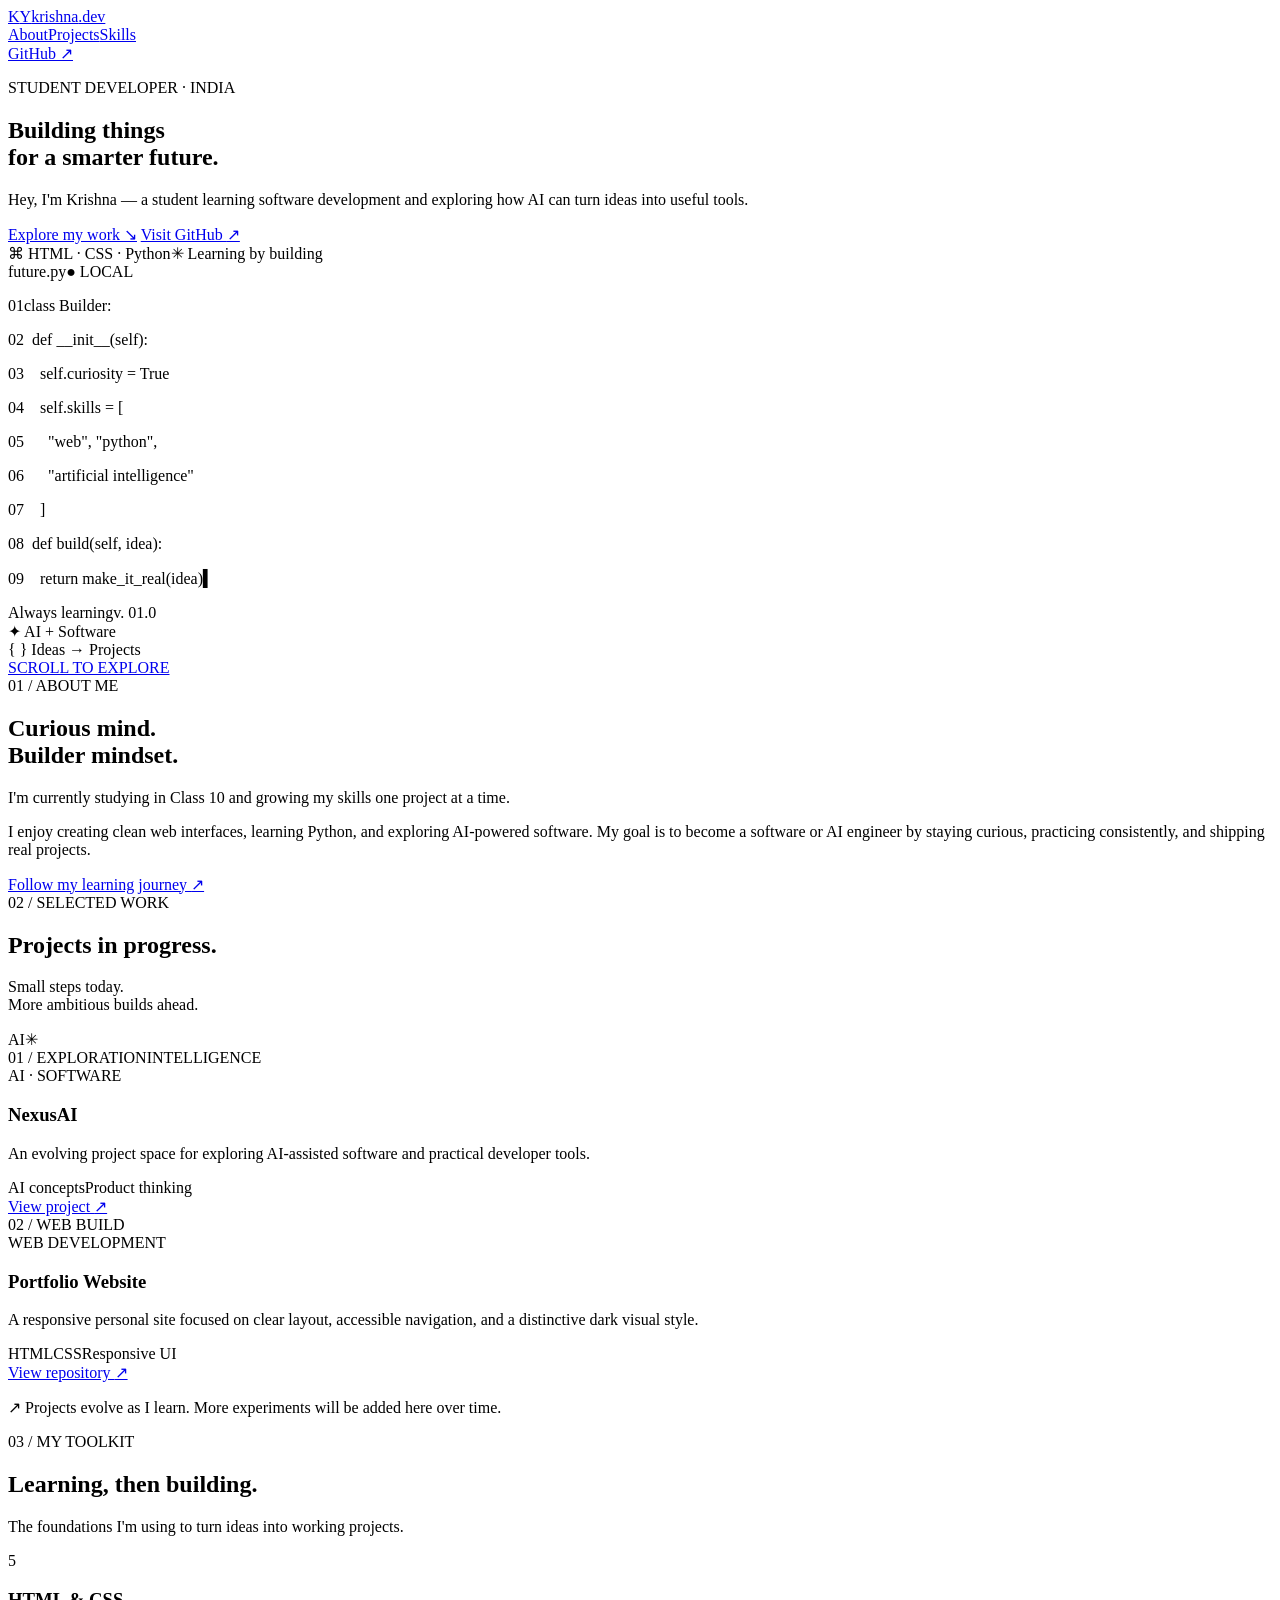
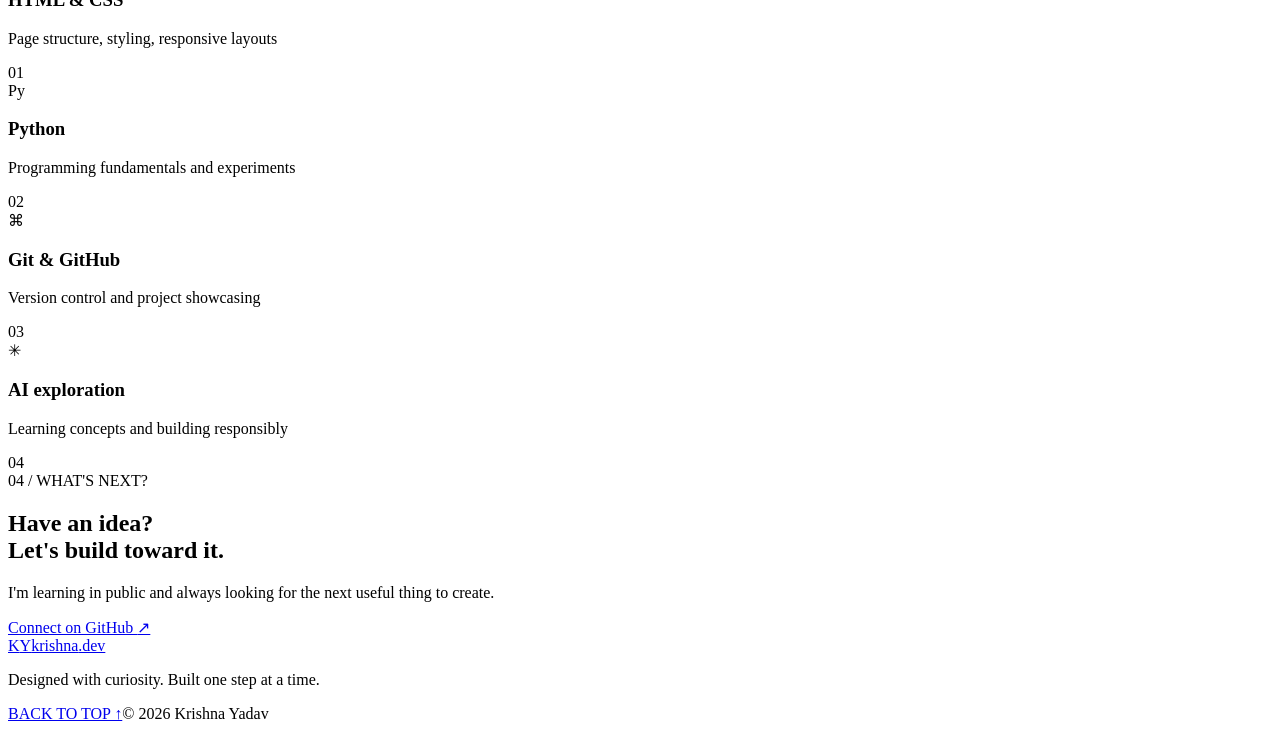
==== portfolio-website/index.html @ fa2cb800 "Add responsive portfolio website in separate folder" ====
<!doctype html>
<html lang="en">
<head>
  <meta charset="utf-8">
  <meta name="viewport" content="width=device-width, initial-scale=1">
  <meta name="theme-color" content="#080b12">
  <meta name="description" content="Krishna Yadav — student developer exploring AI, software engineering, and useful web experiences.">
  <title>Krishna Yadav | Developer Portfolio</title>
  <link rel="preconnect" href="https://fonts.googleapis.com">
  <link rel="preconnect" href="https://fonts.gstatic.com" crossorigin>
  <link href="https://fonts.googleapis.com/css2?family=DM+Mono:wght@400;500&family=Manrope:wght@400;500;600;700;800&display=swap" rel="stylesheet">
  <link rel="stylesheet" href="styles/index.css">
  <link rel="stylesheet" href="styles/responsive.css">
</head>
<body>
  <div class="site-shell">
    <header class="topbar">
      <a class="brand" href="#home" aria-label="Krishna Yadav home"><span class="brand-mark">K<span>Y</span></span><span class="brand-name">krishna<span>.dev</span></span></a>
      <nav class="nav-links" aria-label="Main navigation">
        <a href="#about">About</a><a href="#projects">Projects</a><a href="#skills">Skills</a>
      </nav>
      <a class="nav-cta" href="https://github.com/ky437217-oss" target="_blank" rel="noreferrer">GitHub <span aria-hidden="true">↗</span></a>
    </header>

    <main>
      <section class="hero section" id="home">
        <div class="hero-copy">
          <p class="eyebrow"><span class="status-dot"></span> STUDENT DEVELOPER · INDIA</p>
          <h1>Building things<br>for a <span class="gradient-text">smarter future.</span></h1>
          <p class="hero-intro">Hey, I'm Krishna — a student learning software development and exploring how AI can turn ideas into useful tools.</p>
          <div class="hero-actions">
            <a class="button button-primary" href="#projects">Explore my work <span aria-hidden="true">↘</span></a>
            <a class="button button-quiet" href="https://github.com/ky437217-oss" target="_blank" rel="noreferrer">Visit GitHub <span aria-hidden="true">↗</span></a>
          </div>
          <div class="hero-meta"><span><span class="meta-symbol">⌘</span> HTML · CSS · Python</span><span><span class="meta-symbol">✳</span> Learning by building</span></div>
        </div>
        <div class="hero-visual" aria-label="Decorative code card">
          <div class="orb orb-one"></div><div class="orb orb-two"></div>
          <div class="code-card">
            <div class="code-card-top"><div class="window-dots"><i></i><i></i><i></i></div><span>future.py</span><span class="code-lock">● LOCAL</span></div>
            <div class="code-lines" aria-hidden="true">
              <p><span class="line-no">01</span><span class="code-purple">class</span> <span class="code-cyan">Builder</span>:</p>
              <p><span class="line-no">02</span>&nbsp;&nbsp;<span class="code-purple">def</span> <span class="code-yellow">__init__</span>(self):</p>
              <p><span class="line-no">03</span>&nbsp;&nbsp;&nbsp;&nbsp;self.curiosity = <span class="code-green">True</span></p>
              <p><span class="line-no">04</span>&nbsp;&nbsp;&nbsp;&nbsp;self.skills = [</p>
              <p><span class="line-no">05</span>&nbsp;&nbsp;&nbsp;&nbsp;&nbsp;&nbsp;<span class="code-green">"web"</span>, <span class="code-green">"python"</span>,</p>
              <p><span class="line-no">06</span>&nbsp;&nbsp;&nbsp;&nbsp;&nbsp;&nbsp;<span class="code-green">"artificial intelligence"</span></p>
              <p><span class="line-no">07</span>&nbsp;&nbsp;&nbsp;&nbsp;]</p>
              <p><span class="line-no">08</span>&nbsp;&nbsp;<span class="code-purple">def</span> <span class="code-yellow">build</span>(self, idea):</p>
              <p><span class="line-no">09</span>&nbsp;&nbsp;&nbsp;&nbsp;<span class="code-purple">return</span> make_it_real(idea)<span class="cursor">▍</span></p>
            </div>
            <div class="code-card-footer"><span><span class="status-dot"></span> Always learning</span><span>v. 01.0</span></div>
          </div>
          <div class="floating-chip chip-top"><span>✦</span> AI + Software</div>
          <div class="floating-chip chip-bottom"><span class="chip-bracket">{ }</span> Ideas → Projects</div>
        </div>
        <a class="scroll-cue" href="#about"><span></span> SCROLL TO EXPLORE</a>
      </section>

      <section class="section about-section" id="about">
        <div class="section-kicker">01 / ABOUT ME</div>
        <div class="about-grid">
          <div><h2>Curious mind.<br><span class="muted-heading">Builder mindset.</span></h2></div>
          <div class="about-content"><p class="large-copy">I'm currently studying in Class 10 and growing my skills one project at a time.</p><p>I enjoy creating clean web interfaces, learning Python, and exploring AI-powered software. My goal is to become a software or AI engineer by staying curious, practicing consistently, and shipping real projects.</p><a class="text-link" href="https://github.com/ky437217-oss" target="_blank" rel="noreferrer">Follow my learning journey <span aria-hidden="true">↗</span></a></div>
        </div>
      </section>

      <section class="section projects-section" id="projects">
        <div class="section-heading"><div><div class="section-kicker">02 / SELECTED WORK</div><h2>Projects in progress<span class="accent-dot">.</span></h2></div><p>Small steps today.<br>More ambitious builds ahead.</p></div>
        <div class="project-grid">
          <article class="project-card project-featured">
            <div class="project-art art-ai"><div class="ai-ring ring-a"></div><div class="ai-ring ring-b"></div><div class="ai-core">AI<span>✳</span></div><span class="art-label">01 / EXPLORATION</span><span class="art-orbit orbit-label">INTELLIGENCE</span></div>
            <div class="project-info"><div class="project-type">AI · SOFTWARE</div><h3>NexusAI</h3><p>An evolving project space for exploring AI-assisted software and practical developer tools.</p><div class="tag-row"><span>AI concepts</span><span>Product thinking</span></div><a class="project-link" href="https://github.com/ky437217-oss/NexusAI" target="_blank" rel="noreferrer" aria-label="View NexusAI on GitHub">View project <span>↗</span></a></div>
          </article>
          <article class="project-card">
            <div class="project-art art-web"><div class="browser-window"><div class="browser-bar"><i></i><i></i><i></i></div><div class="browser-content"><span></span><span></span><b></b><b></b></div></div><span class="art-label">02 / WEB BUILD</span></div>
            <div class="project-info"><div class="project-type">WEB DEVELOPMENT</div><h3>Portfolio Website</h3><p>A responsive personal site focused on clear layout, accessible navigation, and a distinctive dark visual style.</p><div class="tag-row"><span>HTML</span><span>CSS</span><span>Responsive UI</span></div><a class="project-link" href="https://github.com/ky437217-oss/portfolio" target="_blank" rel="noreferrer" aria-label="View portfolio repository on GitHub">View repository <span>↗</span></a></div>
          </article>
        </div>
        <p class="projects-note"><span>↗</span> Projects evolve as I learn. More experiments will be added here over time.</p>
      </section>

      <section class="section skills-section" id="skills">
        <div class="section-kicker">03 / MY TOOLKIT</div><h2>Learning, then <span class="gradient-text">building.</span></h2>
        <p class="section-description">The foundations I'm using to turn ideas into working projects.</p>
        <div class="skill-grid">
          <div class="skill-item"><span class="skill-icon html-icon">5</span><div><h3>HTML & CSS</h3><p>Page structure, styling, responsive layouts</p></div><span class="skill-index">01</span></div>
          <div class="skill-item"><span class="skill-icon py-icon">Py</span><div><h3>Python</h3><p>Programming fundamentals and experiments</p></div><span class="skill-index">02</span></div>
          <div class="skill-item"><span class="skill-icon git-icon">⌘</span><div><h3>Git & GitHub</h3><p>Version control and project showcasing</p></div><span class="skill-index">03</span></div>
          <div class="skill-item"><span class="skill-icon ai-icon">✳</span><div><h3>AI exploration</h3><p>Learning concepts and building responsibly</p></div><span class="skill-index">04</span></div>
        </div>
      </section>

      <section class="contact-section section" id="contact">
        <div class="contact-glow"></div><div class="section-kicker">04 / WHAT'S NEXT?</div><h2>Have an idea?<br><span class="gradient-text">Let's build toward it.</span></h2><p>I'm learning in public and always looking for the next useful thing to create.</p><a class="button button-primary" href="https://github.com/ky437217-oss" target="_blank" rel="noreferrer">Connect on GitHub <span aria-hidden="true">↗</span></a>
      </section>
    </main>
    <footer class="footer"><a class="brand footer-brand" href="#home"><span class="brand-mark">K<span>Y</span></span><span class="brand-name">krishna<span>.dev</span></span></a><p>Designed with curiosity. Built one step at a time.</p><a href="#home" class="back-top">BACK TO TOP ↑</a><span class="footer-copy">© 2026 Krishna Yadav</span></footer>
  </div>
</body>
</html>
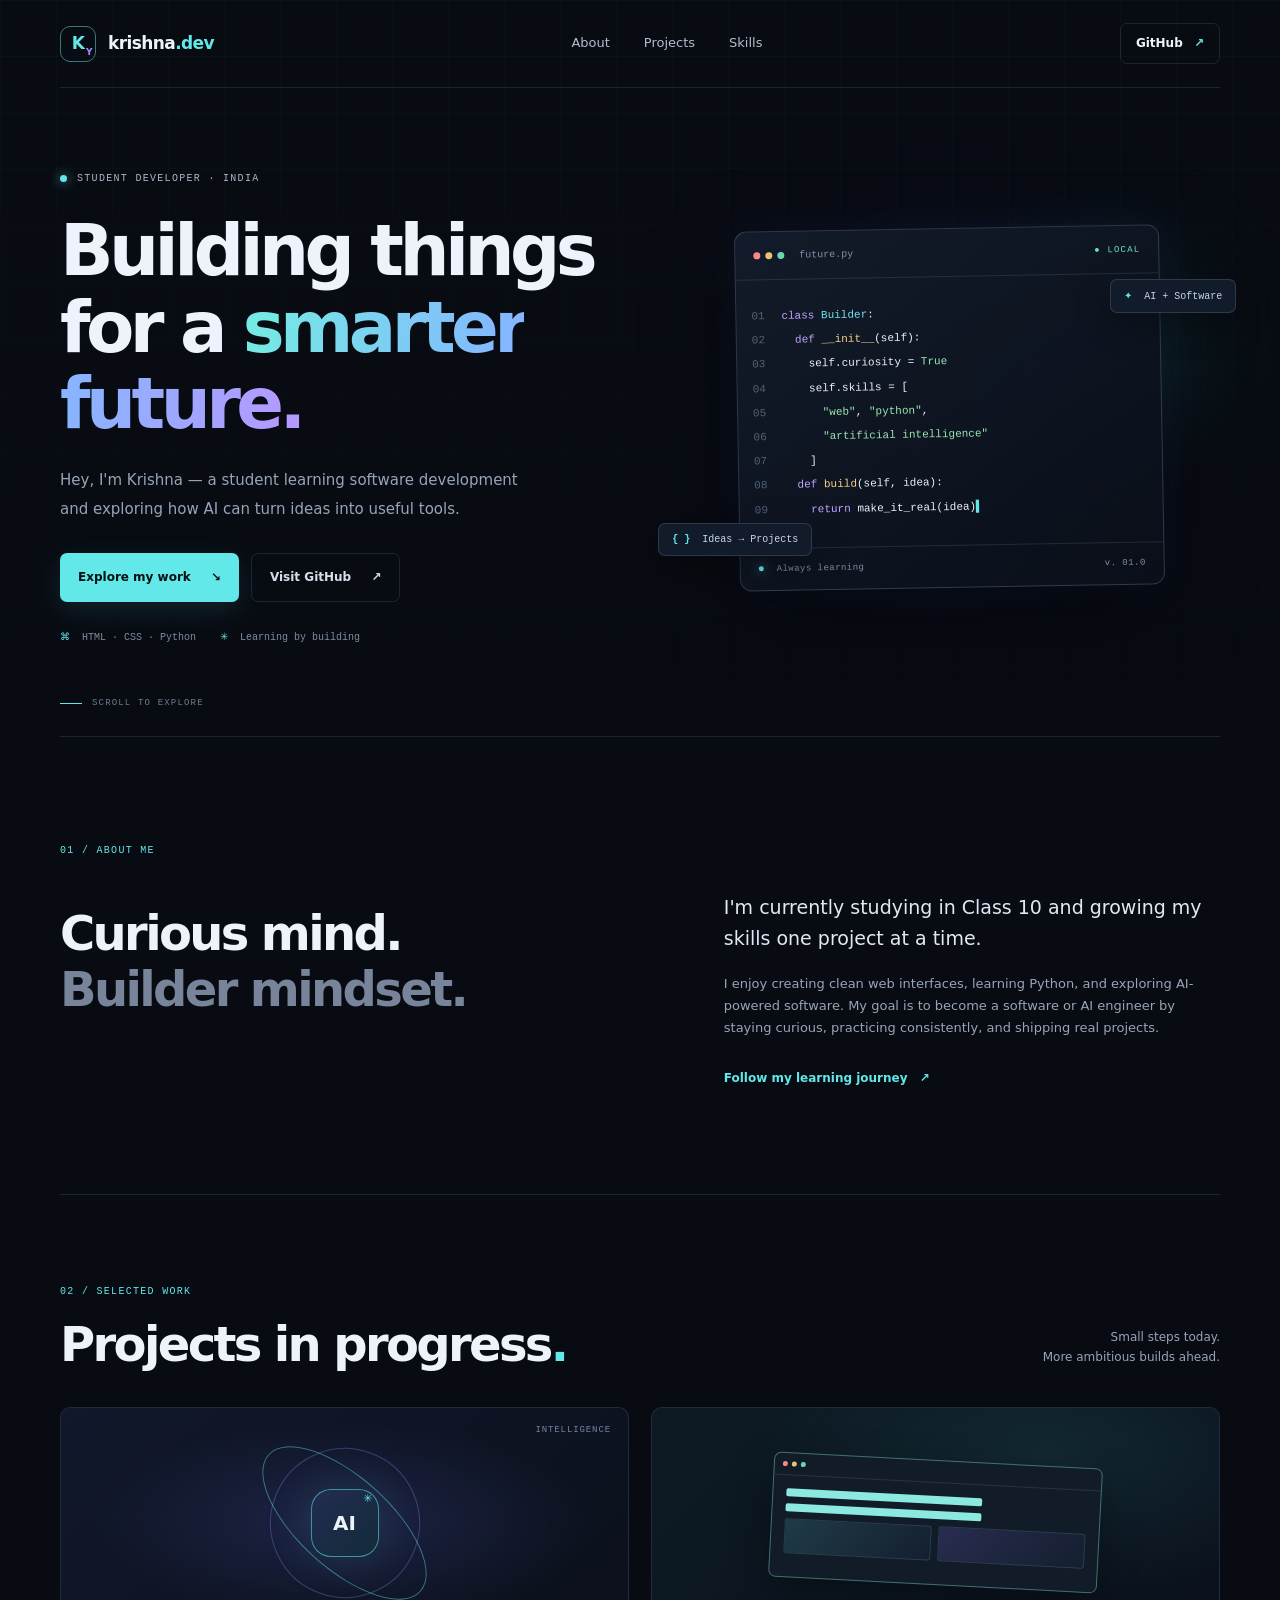
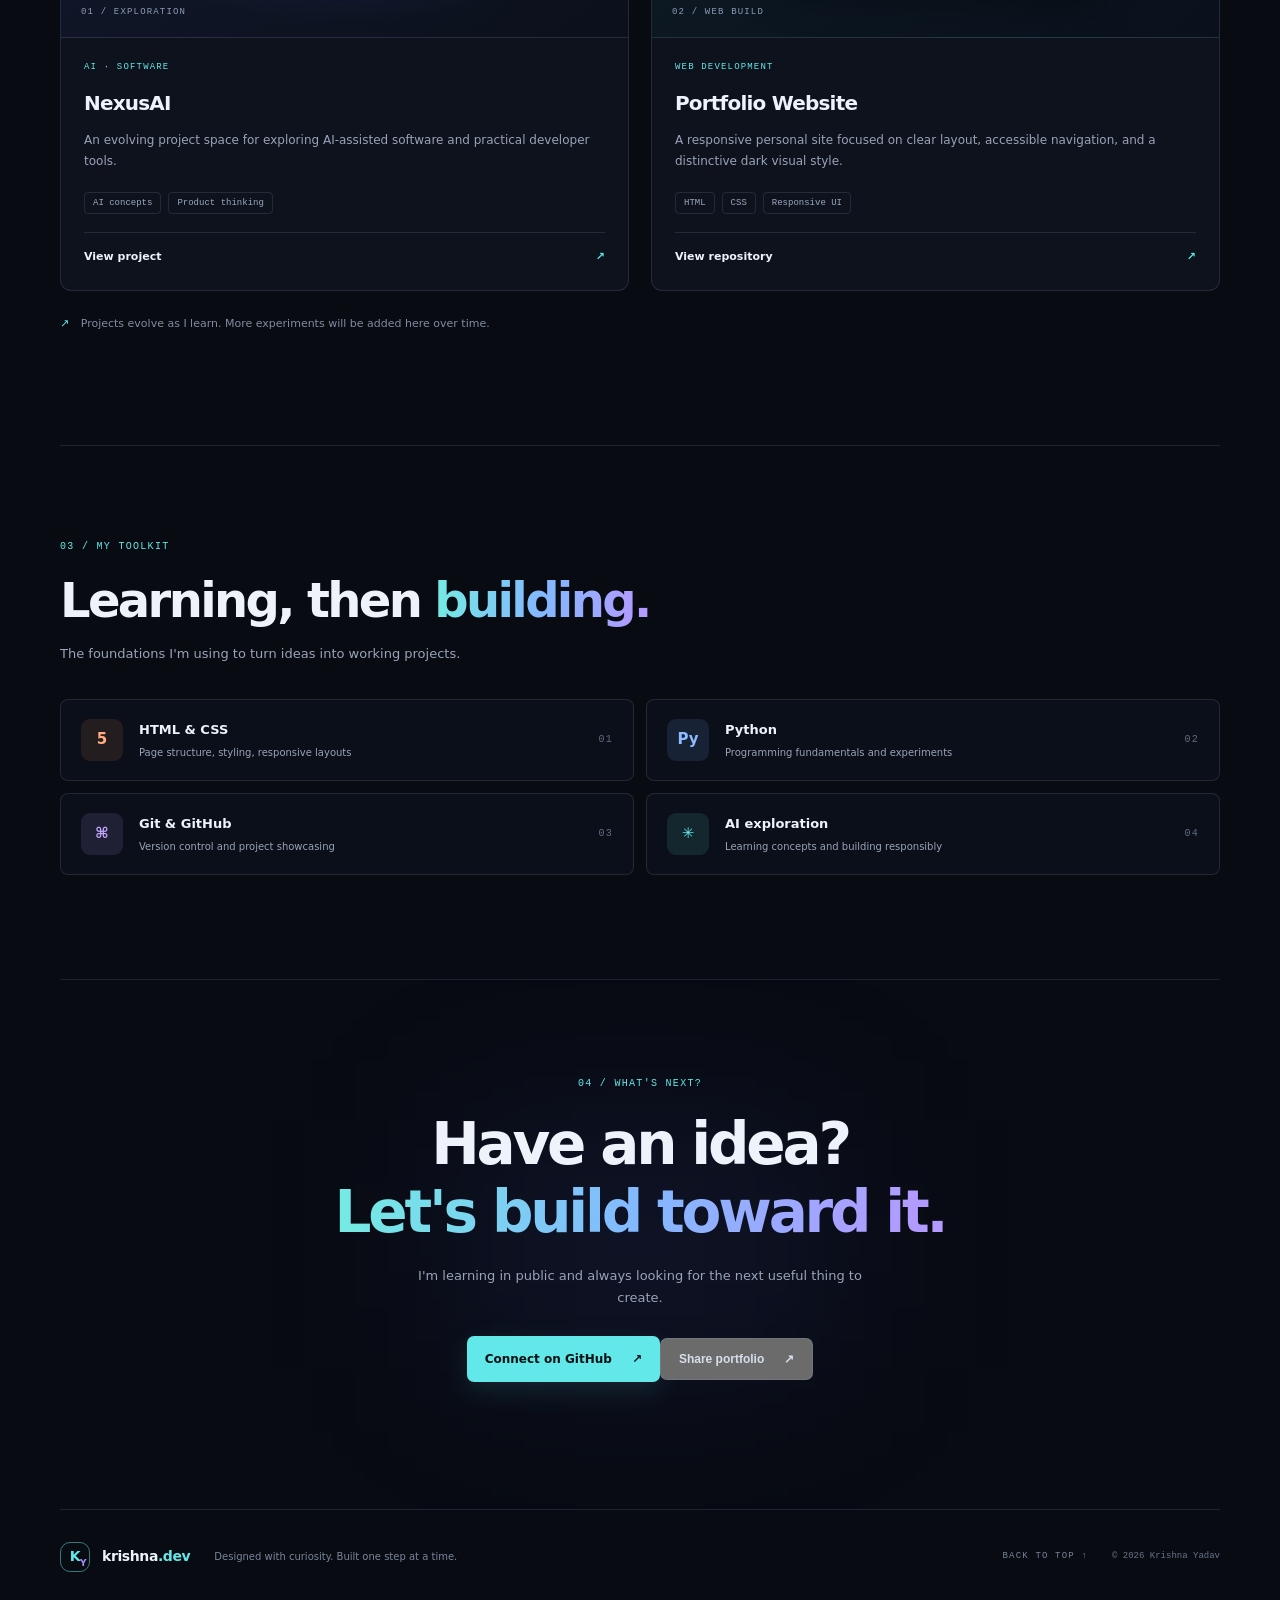
==== commit 8c0ffa48: "Add portfolio sharing and interaction hooks" ====
--- a/portfolio-website/index.html
+++ b/portfolio-website/index.html
@@ -13,6 +13,7 @@
   <link rel="stylesheet" href="styles/responsive.css">
 </head>
 <body>
+  <div class="scroll-progress" aria-hidden="true"><span id="scroll-progress-bar"></span></div>
   <div class="site-shell">
     <header class="topbar">
       <a class="brand" href="#home" aria-label="Krishna Yadav home"><span class="brand-mark">K<span>Y</span></span><span class="brand-name">krishna<span>.dev</span></span></a>
@@ -92,10 +93,11 @@
       </section>
 
       <section class="contact-section section" id="contact">
-        <div class="contact-glow"></div><div class="section-kicker">04 / WHAT'S NEXT?</div><h2>Have an idea?<br><span class="gradient-text">Let's build toward it.</span></h2><p>I'm learning in public and always looking for the next useful thing to create.</p><a class="button button-primary" href="https://github.com/ky437217-oss" target="_blank" rel="noreferrer">Connect on GitHub <span aria-hidden="true">↗</span></a>
+        <div class="contact-glow"></div><div class="section-kicker">04 / WHAT'S NEXT?</div><h2>Have an idea?<br><span class="gradient-text">Let's build toward it.</span></h2><p>I'm learning in public and always looking for the next useful thing to create.</p><div class="contact-actions"><a class="button button-primary" href="https://github.com/ky437217-oss" target="_blank" rel="noreferrer">Connect on GitHub <span aria-hidden="true">↗</span></a><button class="button button-quiet share-button" id="share-portfolio" type="button">Share portfolio <span aria-hidden="true">↗</span></button></div><p class="share-status" id="share-status" role="status" aria-live="polite"></p>
       </section>
     </main>
     <footer class="footer"><a class="brand footer-brand" href="#home"><span class="brand-mark">K<span>Y</span></span><span class="brand-name">krishna<span>.dev</span></span></a><p>Designed with curiosity. Built one step at a time.</p><a href="#home" class="back-top">BACK TO TOP ↑</a><span class="footer-copy">© 2026 Krishna Yadav</span></footer>
   </div>
+  <script src="scripts/interactions.js" defer></script>
 </body>
 </html>
--- a/portfolio-website/styles/index.css
+++ b/portfolio-website/styles/index.css
@@ -0,0 +1 @@
+:root{color-scheme:dark;--bg:#080b12;--panel:#101520;--panel-soft:#131b29;--text:#edf2fb;--muted:#98a4b8;--cyan:#62e8e8;--purple:#a88bff;--line:rgba(160,183,216,.15);--mono:"DM Mono",monospace;--sans:"Manrope",system-ui,sans-serif}*{box-sizing:border-box}html{scroll-behavior:smooth;scroll-padding-top:90px}body{margin:0;background:var(--bg);color:var(--text);font-family:var(--sans);font-size:15px;line-height:1.7;overflow-x:hidden}body:before{content:"";position:fixed;inset:0;pointer-events:none;z-index:-1;background-image:linear-gradient(rgba(115,146,190,.035) 1px,transparent 1px),linear-gradient(90deg,rgba(115,146,190,.035) 1px,transparent 1px);background-size:56px 56px;mask-image:linear-gradient(to bottom,black,transparent 78%)}a{color:inherit;text-decoration:none}a:focus-visible{outline:2px solid var(--cyan);outline-offset:5px;border-radius:4px}.site-shell{width:min(1160px,calc(100% - 64px));margin:0 auto}.topbar{height:88px;display:flex;align-items:center;justify-content:space-between;border-bottom:1px solid var(--line);gap:28px}.brand{display:inline-flex;align-items:center;gap:12px;font-weight:800;letter-spacing:-.04em}.brand-mark{width:36px;height:36px;border:1px solid rgba(98,232,232,.5);display:grid;place-items:center;color:var(--cyan);font-size:17px;position:relative;border-radius:10px}.brand-mark span{font-size:9px;position:absolute;right:3px;bottom:0;color:var(--purple)}.brand-name{font-size:17px}.brand-name>span{color:var(--cyan)}.nav-links{display:flex;gap:34px;color:#b1bdcf;font-size:13px}.nav-links a,.text-link,.project-link,.back-top{transition:color .2s ease}.nav-links a:hover,.text-link:hover,.project-link:hover,.back-top:hover{color:var(--cyan)}.nav-cta{border:1px solid var(--line);padding:9px 15px;border-radius:7px;font-size:12px;font-weight:700}.nav-cta span{color:var(--cyan);margin-left:7px}.section{position:relative}.hero{min-height:610px;display:grid;grid-template-columns:1fr .94fr;align-items:center;gap:45px;padding:82px 0 90px}.eyebrow,.section-kicker,.project-type,.art-label,.code-lock,.code-card-footer,.scroll-cue,.skill-index,.back-top{font-family:var(--mono);font-size:10px;letter-spacing:.13em}.eyebrow{color:#aab6c9;display:flex;align-items:center;gap:10px}.status-dot{width:7px;height:7px;display:inline-block;border-radius:50%;background:var(--cyan);box-shadow:0 0 12px rgba(98,232,232,.8)}h1,h2,h3,p{margin-top:0}h1{font-size:clamp(44px,5.5vw,72px);line-height:1.09;letter-spacing:-.065em;margin:26px 0 23px;font-weight:800}h2{font-size:clamp(32px,4vw,48px);line-height:1.18;letter-spacing:-.055em;margin:18px 0 0}.gradient-text{background:linear-gradient(100deg,#75e9e4 4%,#83b8ff 50%,#b39aff 95%);-webkit-background-clip:text;background-clip:text;color:transparent}.hero-intro{max-width:490px;color:var(--muted);font-size:15px;line-height:1.9}.hero-actions{display:flex;gap:12px;flex-wrap:wrap;margin:30px 0 27px}.button{display:inline-flex;align-items:center;justify-content:center;gap:20px;padding:13px 18px;border-radius:7px;font-size:12px;font-weight:800;transition:transform .2s ease,border-color .2s ease}.button:hover{transform:translateY(-2px)}.button-primary{background:var(--cyan);color:#071015;box-shadow:0 8px 28px rgba(98,232,232,.12)}.button-primary:hover{background:#a2ffff}.button-quiet{border:1px solid var(--line);color:#d6deeb}.button-quiet:hover{border-color:rgba(98,232,232,.5)}.hero-meta{display:flex;gap:24px;flex-wrap:wrap;color:#7f8da2;font-family:var(--mono);font-size:10px}.meta-symbol{color:var(--cyan);margin-right:6px}.hero-visual{min-height:390px;display:grid;place-items:center;position:relative}.orb{position:absolute;border-radius:50%;filter:blur(1px);pointer-events:none}.orb-one{width:280px;height:280px;background:rgba(84,109,255,.12);filter:blur(70px)}.orb-two{width:180px;height:180px;background:rgba(70,235,219,.12);filter:blur(55px);right:4%;top:9%}.code-card{width:min(100%,425px);position:relative;z-index:1;background:linear-gradient(145deg,rgba(19,28,43,.97),rgba(10,15,25,.97));border:1px solid rgba(145,174,216,.24);border-radius:12px;box-shadow:0 30px 90px rgba(0,0,0,.35),0 0 50px rgba(101,114,255,.08);transform:rotate(-1deg)}.code-card-top{height:48px;display:flex;align-items:center;gap:15px;padding:0 18px;border-bottom:1px solid var(--line);color:#8291a8;font:10px var(--mono)}.window-dots{display:flex;gap:5px}.window-dots i,.browser-bar i{height:7px;width:7px;border-radius:50%;background:#596579}.window-dots i:first-child,.browser-bar i:first-child{background:#fa858a}.window-dots i:nth-child(2),.browser-bar i:nth-child(2){background:#e9c36e}.window-dots i:nth-child(3),.browser-bar i:nth-child(3){background:#65d8b2}.code-lock{margin-left:auto;color:#6be1cb;font-size:9px}.code-lines{padding:24px 15px 26px;font:clamp(9px,1.1vw,11px)/2.2 var(--mono);white-space:nowrap;overflow:hidden}.code-lines p{margin:0}.line-no{display:inline-block;width:30px;color:#526177;user-select:none}.code-purple{color:#c4a4ff}.code-cyan{color:#70e5ed}.code-yellow{color:#f5d28a}.code-green{color:#9be6b4}.cursor{color:var(--cyan);animation:blink 1s steps(2,start) infinite}.code-card-footer{display:flex;justify-content:space-between;border-top:1px solid var(--line);padding:13px 18px;color:#7e8da3;font-size:9px;letter-spacing:.05em}.code-card-footer .status-dot{width:5px;height:5px;margin-right:7px}.floating-chip{position:absolute;z-index:2;background:#121b2a;border:1px solid rgba(153,177,214,.2);box-shadow:0 10px 35px #0005;border-radius:7px;padding:10px 13px;font:10px var(--mono);color:#c8d5e8}.floating-chip>span:first-child{color:var(--cyan);margin-right:6px}.chip-top{right:-3%;top:17%}.chip-bottom{left:-4%;bottom:12%}.chip-bracket{font-weight:700}.scroll-cue{position:absolute;bottom:24px;left:0;display:flex;align-items:center;gap:10px;color:#6f7c90;font-size:9px}.scroll-cue span{width:22px;height:1px;background:var(--cyan)}.about-section{padding:105px 0;border-top:1px solid var(--line)}.section-kicker{color:var(--cyan)}.about-grid{display:grid;grid-template-columns:1fr .85fr;gap:80px;margin-top:28px}.muted-heading{color:#77849a}.about-content{padding-top:5px;color:var(--muted);font-size:13px}.large-copy{font-size:19px;color:#e1e8f4;line-height:1.65}.text-link{display:inline-flex;gap:12px;align-items:center;color:var(--cyan);font-size:12px;font-weight:700;margin-top:15px}.projects-section{padding:88px 0 100px;border-top:1px solid var(--line)}.section-heading{display:flex;align-items:end;justify-content:space-between;gap:24px;margin-bottom:35px}.section-heading h2{margin-top:16px}.section-heading>p{color:var(--muted);font-size:12px;text-align:right;margin:0 0 5px}.accent-dot{color:var(--cyan)}.project-grid{display:grid;grid-template-columns:1fr 1fr;gap:22px}.project-card{background:rgba(16,21,32,.8);border:1px solid var(--line);border-radius:11px;overflow:hidden;transition:transform .25s ease,border-color .25s ease}.project-card:hover{transform:translateY(-4px);border-color:rgba(98,232,232,.35)}.project-art{height:230px;position:relative;display:grid;place-items:center;overflow:hidden;border-bottom:1px solid var(--line)}.art-ai{background:radial-gradient(ellipse at center,rgba(101,104,231,.18),transparent 62%),linear-gradient(140deg,#11182b,#0b101b)}.ai-ring{position:absolute;border:1px solid rgba(137,153,255,.3);border-radius:50%;transform:rotate(-25deg)}.ring-a{width:150px;height:150px}.ring-b{width:205px;height:92px;border-color:rgba(98,232,232,.45);transform:rotate(42deg)}.ai-core{width:68px;height:68px;border-radius:20px;display:grid;place-items:center;background:linear-gradient(135deg,#232b51,#122c39);border:1px solid rgba(98,232,232,.55);box-shadow:0 0 50px rgba(98,232,232,.15);font-size:20px;font-weight:800;z-index:1}.ai-core span{font-size:11px;color:var(--cyan);position:absolute;transform:translate(23px,-23px)}.art-label{position:absolute;left:20px;bottom:17px;color:#8c9cb5;font-size:9px}.art-orbit{position:absolute;right:17px;top:17px;color:#7284a5;font:9px var(--mono);letter-spacing:.1em}.art-web{background:radial-gradient(ellipse at 70% 20%,rgba(80,204,208,.1),transparent 55%),linear-gradient(135deg,#0d1a24,#0a111c)}.browser-window{width:58%;height:125px;border:1px solid rgba(125,215,218,.45);border-radius:7px;background:#111c28;box-shadow:0 15px 40px #0005;transform:rotate(3deg)}.browser-bar{height:22px;display:flex;gap:4px;align-items:center;padding:0 8px;border-bottom:1px solid var(--line)}.browser-bar i{width:5px;height:5px}.browser-content{padding:13px;display:grid;grid-template-columns:1fr 1fr;gap:7px}.browser-content span{height:8px;width:65%;background:#8be9df;border-radius:2px;grid-column:span 2}.browser-content b{height:35px;border:1px solid #293e50;border-radius:3px;background:linear-gradient(135deg,#203b48,#141f2e)}.browser-content b:last-child{background:linear-gradient(135deg,#292c50,#141f2e)}.project-info{padding:22px 23px 24px}.project-type{color:var(--cyan);font-size:9px}.project-info h3{font-size:20px;letter-spacing:-.04em;margin:10px 0}.project-info p{font-size:12px;line-height:1.8;color:var(--muted);min-height:44px}.tag-row{display:flex;gap:7px;flex-wrap:wrap;margin:18px 0}.tag-row span{font:9px var(--mono);color:#9aaac0;border:1px solid var(--line);padding:5px 8px;border-radius:4px}.project-link{border-top:1px solid var(--line);padding-top:15px;display:flex;justify-content:space-between;font-size:11px;font-weight:700}.project-link span{color:var(--cyan)}.projects-note{color:#7f8da2;font-size:11px;margin-top:24px}.projects-note span{color:var(--cyan);margin-right:8px}.skills-section{padding:92px 0 104px;border-top:1px solid var(--line)}.skills-section h2{margin-top:17px}.section-description{font-size:13px;color:var(--muted);margin:14px 0 34px}.skill-grid{display:grid;grid-template-columns:1fr 1fr;gap:12px}.skill-item{display:flex;align-items:center;gap:16px;padding:19px 20px;border:1px solid var(--line);background:rgba(16,21,32,.55);border-radius:8px}.skill-icon{width:42px;height:42px;flex:0 0 42px;border-radius:9px;display:grid;place-items:center;font-weight:800;font-size:15px}.html-icon{background:rgba(255,145,89,.1);color:#ffae7f}.py-icon{background:rgba(105,172,255,.12);color:#8dbbff}.git-icon{background:rgba(183,148,255,.12);color:#c3a7ff}.ai-icon{background:rgba(98,232,232,.1);color:var(--cyan)}.skill-item h3{font-size:13px;margin:0 0 3px}.skill-item p{font-size:10px;color:var(--muted);margin:0}.skill-index{margin-left:auto;color:#5e6d83}.contact-section{padding:95px 0 100px;text-align:center;border-top:1px solid var(--line);overflow:hidden}.contact-section .section-kicker{position:relative}.contact-section h2{position:relative;font-size:clamp(37px,5vw,58px);margin:18px 0}.contact-section>p{position:relative;max-width:460px;margin:0 auto 27px;color:var(--muted);font-size:13px}.contact-section .button{position:relative}.contact-glow{position:absolute;width:400px;height:250px;left:50%;top:50%;transform:translate(-50%,-50%);background:rgba(94,106,255,.09);filter:blur(90px);pointer-events:none}.footer{border-top:1px solid var(--line);min-height:94px;display:flex;align-items:center;gap:24px;color:#78869b;font-size:10px}.footer-brand{color:var(--text)}.footer-brand .brand-mark{width:30px;height:30px;font-size:14px}.footer-brand .brand-name{font-size:14px}.footer p{margin:0}.back-top{margin-left:auto;font-size:9px}.footer-copy{font-family:var(--mono);font-size:9px;color:#66758a}@keyframes blink{to{visibility:hidden}}@media(prefers-reduced-motion:reduce){html{scroll-behavior:auto}*,*:before,*:after{animation-duration:.01ms!important;animation-iteration-count:1!important;transition-duration:.01ms!important}}
--- a/portfolio-website/styles/responsive.css
+++ b/portfolio-website/styles/responsive.css
@@ -0,0 +1 @@
+@media(min-width:1400px){.site-shell{width:min(1200px,calc(100% - 96px))}.hero{min-height:680px}}@media(max-width:900px){.site-shell{width:calc(100% - 44px)}.hero{grid-template-columns:1fr 0.9fr;gap:18px;padding-top:65px;min-height:560px}.hero-visual{min-height:330px}.chip-top{right:-2%}.chip-bottom{left:-2%}.about-grid{gap:42px}.project-art{height:205px}.project-info{padding:19px}.footer{gap:15px}.footer p{max-width:230px}}@media(max-width:680px){html{scroll-padding-top:70px}.site-shell{width:calc(100% - 36px)}.topbar{height:72px;gap:12px}.brand{gap:8px}.brand-mark{width:32px;height:32px}.brand-name{font-size:15px}.nav-links{gap:14px;font-size:11px}.nav-cta{padding:8px 10px;font-size:10px}.hero{display:flex;flex-direction:column;align-items:stretch;gap:8px;padding:65px 0 75px}.hero-copy{position:relative;z-index:2}.hero h1{font-size:clamp(43px,10vw,61px);margin:22px 0 18px}.hero-intro{font-size:13px;max-width:500px}.hero-actions{margin:23px 0 20px}.button{padding:12px 14px;gap:12px}.hero-meta{gap:14px;font-size:9px}.hero-visual{min-height:330px;width:100%;margin:6px 0 0}.code-card{width:min(100%,420px)}.code-lines{font-size:10px;padding:19px 10px 21px}.floating-chip{font-size:9px;padding:8px 10px}.chip-top{right:0;top:5%}.chip-bottom{left:0;bottom:4%}.scroll-cue{bottom:18px;font-size:8px}.about-section,.projects-section,.skills-section{padding:68px 0}.about-grid{grid-template-columns:1fr;gap:18px;margin-top:22px}.about-grid h2{font-size:35px}.large-copy{font-size:17px}.about-content{font-size:12px}.section-heading{align-items:flex-start;flex-direction:column;margin-bottom:25px;gap:10px}.section-heading h2,.skills-section h2{font-size:35px}.section-heading>p{text-align:left}.project-grid{grid-template-columns:1fr;gap:16px}.project-art{height:220px}.project-info{padding:20px}.project-info p{min-height:0}.skill-grid{grid-template-columns:1fr;gap:10px}.skill-item{padding:15px;gap:12px}.skill-item p{font-size:10px}.contact-section{padding:70px 0 75px}.contact-section h2{font-size:clamp(34px,8vw,47px)}.contact-section>p{font-size:12px}.footer{padding:21px 0;display:grid;grid-template-columns:1fr auto;gap:13px}.footer p{grid-column:1/-1;grid-row:2;max-width:none}.back-top{margin-left:0;justify-self:end;grid-column:2;grid-row:1}.footer-copy{grid-column:1/-1;grid-row:3}}@media(max-width:390px){.site-shell{width:calc(100% - 28px)}.nav-links{gap:9px;font-size:10px}.nav-cta{font-size:9px;padding:7px 8px}.brand-name{font-size:13px}.hero h1{font-size:42px}.eyebrow{font-size:9px}.hero-meta{flex-direction:column;gap:6px}.code-lines{font-size:8px}.line-no{width:23px}.project-art{height:190px}.skill-item{gap:10px}.skill-icon{width:37px;height:37px;flex-basis:37px}.skill-item p{max-width:210px}}
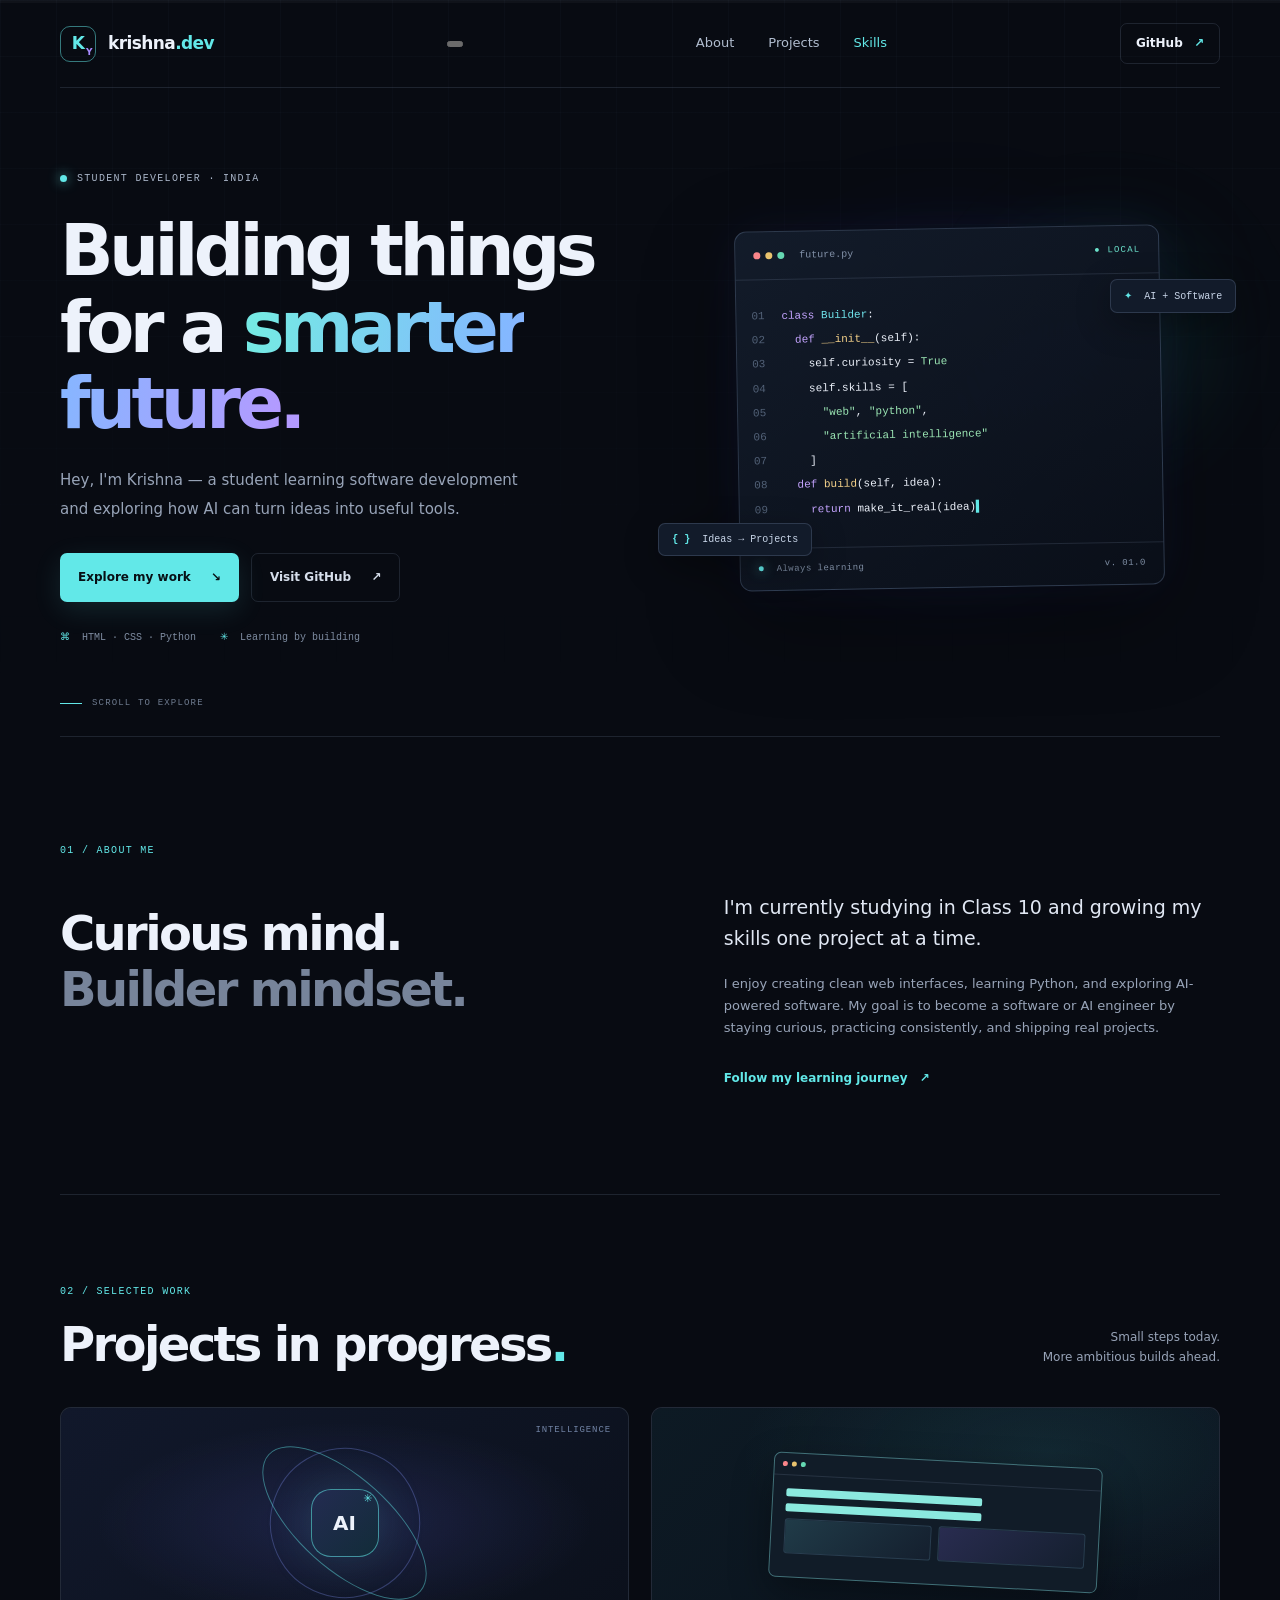
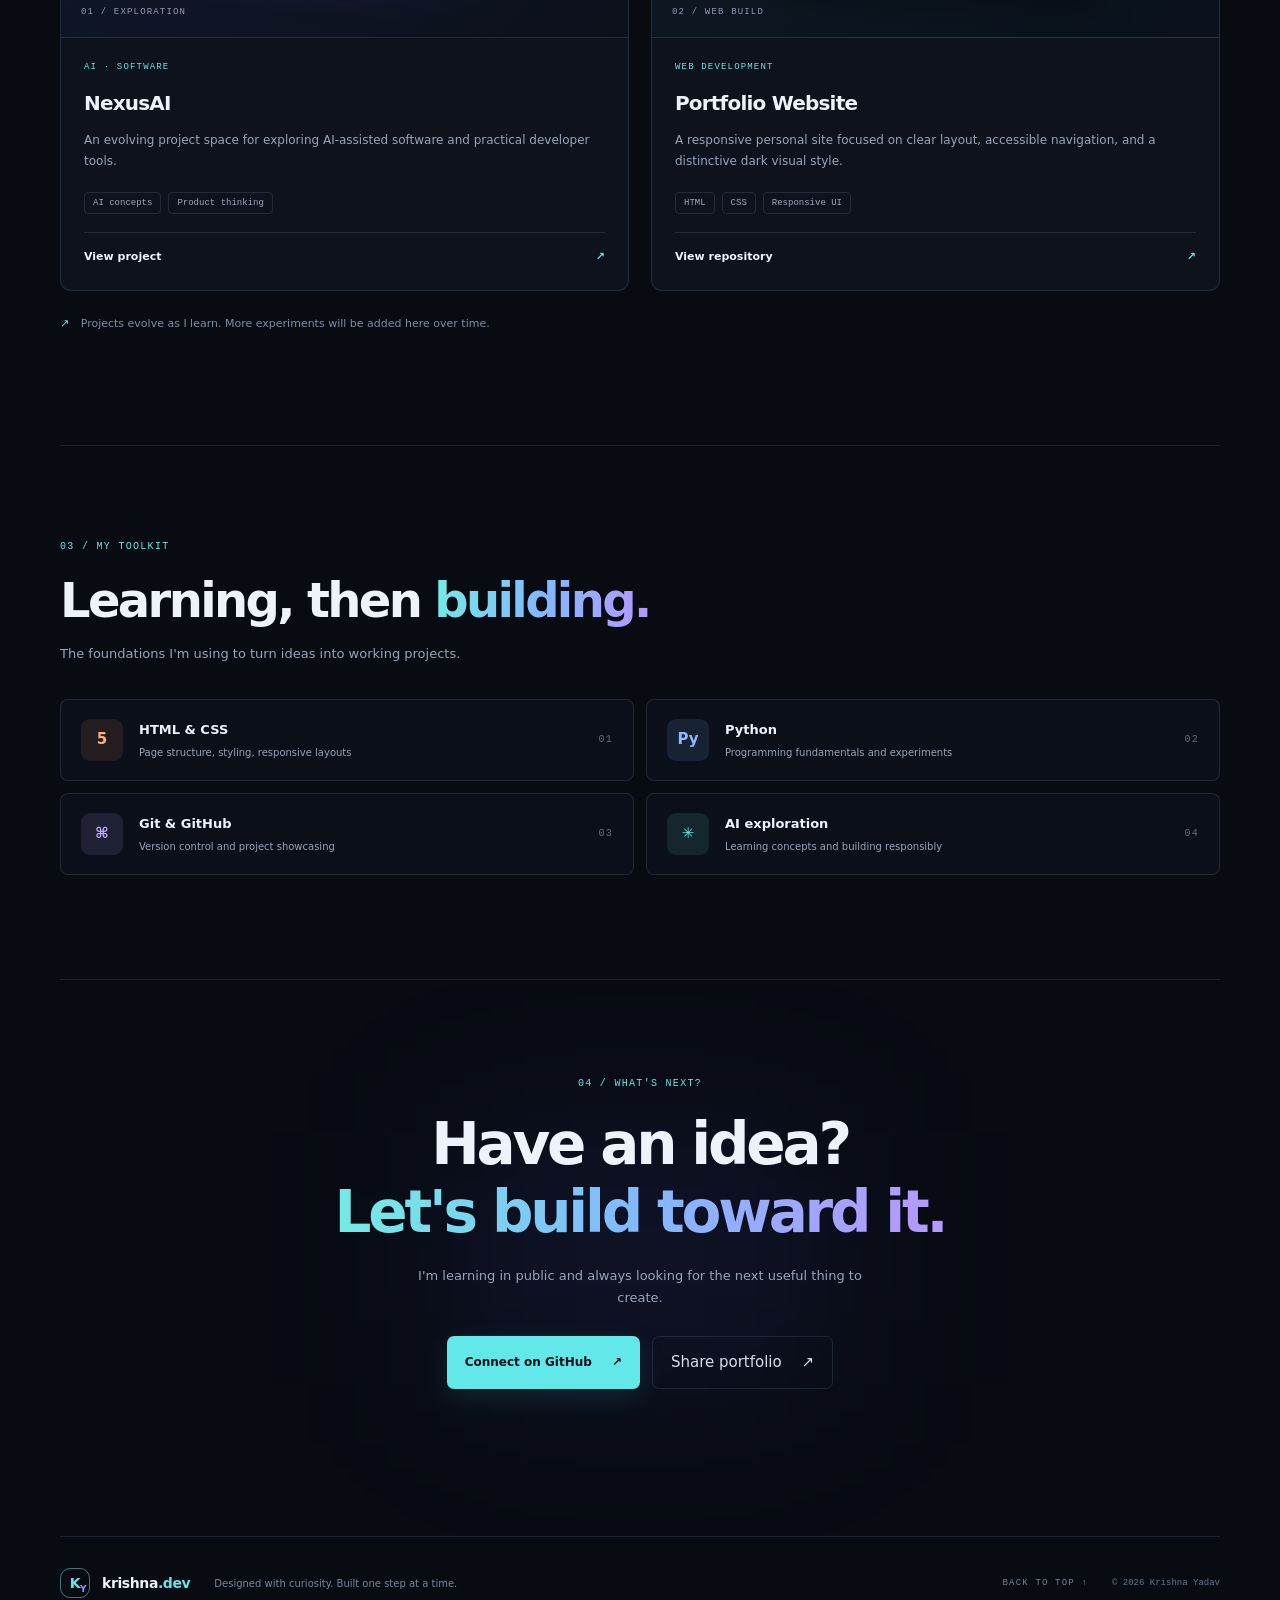
==== commit 360c581e: "Add accessible mobile navigation toggle" ====
--- a/portfolio-website/index.html
+++ b/portfolio-website/index.html
@@ -17,7 +17,8 @@
   <div class="site-shell">
     <header class="topbar">
       <a class="brand" href="#home" aria-label="Krishna Yadav home"><span class="brand-mark">K<span>Y</span></span><span class="brand-name">krishna<span>.dev</span></span></a>
-      <nav class="nav-links" aria-label="Main navigation">
+      <button class="menu-toggle" id="menu-toggle" type="button" aria-label="Open navigation menu" aria-controls="main-navigation" aria-expanded="false"><span></span><span></span><span></span></button>
+      <nav class="nav-links" id="main-navigation" aria-label="Main navigation">
         <a href="#about">About</a><a href="#projects">Projects</a><a href="#skills">Skills</a>
       </nav>
       <a class="nav-cta" href="https://github.com/ky437217-oss" target="_blank" rel="noreferrer">GitHub <span aria-hidden="true">↗</span></a>
--- a/portfolio-website/styles/index.css
+++ b/portfolio-website/styles/index.css
@@ -1 +1,12 @@
-:root{color-scheme:dark;--bg:#080b12;--panel:#101520;--panel-soft:#131b29;--text:#edf2fb;--muted:#98a4b8;--cyan:#62e8e8;--purple:#a88bff;--line:rgba(160,183,216,.15);--mono:"DM Mono",monospace;--sans:"Manrope",system-ui,sans-serif}*{box-sizing:border-box}html{scroll-behavior:smooth;scroll-padding-top:90px}body{margin:0;background:var(--bg);color:var(--text);font-family:var(--sans);font-size:15px;line-height:1.7;overflow-x:hidden}body:before{content:"";position:fixed;inset:0;pointer-events:none;z-index:-1;background-image:linear-gradient(rgba(115,146,190,.035) 1px,transparent 1px),linear-gradient(90deg,rgba(115,146,190,.035) 1px,transparent 1px);background-size:56px 56px;mask-image:linear-gradient(to bottom,black,transparent 78%)}a{color:inherit;text-decoration:none}a:focus-visible{outline:2px solid var(--cyan);outline-offset:5px;border-radius:4px}.site-shell{width:min(1160px,calc(100% - 64px));margin:0 auto}.topbar{height:88px;display:flex;align-items:center;justify-content:space-between;border-bottom:1px solid var(--line);gap:28px}.brand{display:inline-flex;align-items:center;gap:12px;font-weight:800;letter-spacing:-.04em}.brand-mark{width:36px;height:36px;border:1px solid rgba(98,232,232,.5);display:grid;place-items:center;color:var(--cyan);font-size:17px;position:relative;border-radius:10px}.brand-mark span{font-size:9px;position:absolute;right:3px;bottom:0;color:var(--purple)}.brand-name{font-size:17px}.brand-name>span{color:var(--cyan)}.nav-links{display:flex;gap:34px;color:#b1bdcf;font-size:13px}.nav-links a,.text-link,.project-link,.back-top{transition:color .2s ease}.nav-links a:hover,.text-link:hover,.project-link:hover,.back-top:hover{color:var(--cyan)}.nav-cta{border:1px solid var(--line);padding:9px 15px;border-radius:7px;font-size:12px;font-weight:700}.nav-cta span{color:var(--cyan);margin-left:7px}.section{position:relative}.hero{min-height:610px;display:grid;grid-template-columns:1fr .94fr;align-items:center;gap:45px;padding:82px 0 90px}.eyebrow,.section-kicker,.project-type,.art-label,.code-lock,.code-card-footer,.scroll-cue,.skill-index,.back-top{font-family:var(--mono);font-size:10px;letter-spacing:.13em}.eyebrow{color:#aab6c9;display:flex;align-items:center;gap:10px}.status-dot{width:7px;height:7px;display:inline-block;border-radius:50%;background:var(--cyan);box-shadow:0 0 12px rgba(98,232,232,.8)}h1,h2,h3,p{margin-top:0}h1{font-size:clamp(44px,5.5vw,72px);line-height:1.09;letter-spacing:-.065em;margin:26px 0 23px;font-weight:800}h2{font-size:clamp(32px,4vw,48px);line-height:1.18;letter-spacing:-.055em;margin:18px 0 0}.gradient-text{background:linear-gradient(100deg,#75e9e4 4%,#83b8ff 50%,#b39aff 95%);-webkit-background-clip:text;background-clip:text;color:transparent}.hero-intro{max-width:490px;color:var(--muted);font-size:15px;line-height:1.9}.hero-actions{display:flex;gap:12px;flex-wrap:wrap;margin:30px 0 27px}.button{display:inline-flex;align-items:center;justify-content:center;gap:20px;padding:13px 18px;border-radius:7px;font-size:12px;font-weight:800;transition:transform .2s ease,border-color .2s ease}.button:hover{transform:translateY(-2px)}.button-primary{background:var(--cyan);color:#071015;box-shadow:0 8px 28px rgba(98,232,232,.12)}.button-primary:hover{background:#a2ffff}.button-quiet{border:1px solid var(--line);color:#d6deeb}.button-quiet:hover{border-color:rgba(98,232,232,.5)}.hero-meta{display:flex;gap:24px;flex-wrap:wrap;color:#7f8da2;font-family:var(--mono);font-size:10px}.meta-symbol{color:var(--cyan);margin-right:6px}.hero-visual{min-height:390px;display:grid;place-items:center;position:relative}.orb{position:absolute;border-radius:50%;filter:blur(1px);pointer-events:none}.orb-one{width:280px;height:280px;background:rgba(84,109,255,.12);filter:blur(70px)}.orb-two{width:180px;height:180px;background:rgba(70,235,219,.12);filter:blur(55px);right:4%;top:9%}.code-card{width:min(100%,425px);position:relative;z-index:1;background:linear-gradient(145deg,rgba(19,28,43,.97),rgba(10,15,25,.97));border:1px solid rgba(145,174,216,.24);border-radius:12px;box-shadow:0 30px 90px rgba(0,0,0,.35),0 0 50px rgba(101,114,255,.08);transform:rotate(-1deg)}.code-card-top{height:48px;display:flex;align-items:center;gap:15px;padding:0 18px;border-bottom:1px solid var(--line);color:#8291a8;font:10px var(--mono)}.window-dots{display:flex;gap:5px}.window-dots i,.browser-bar i{height:7px;width:7px;border-radius:50%;background:#596579}.window-dots i:first-child,.browser-bar i:first-child{background:#fa858a}.window-dots i:nth-child(2),.browser-bar i:nth-child(2){background:#e9c36e}.window-dots i:nth-child(3),.browser-bar i:nth-child(3){background:#65d8b2}.code-lock{margin-left:auto;color:#6be1cb;font-size:9px}.code-lines{padding:24px 15px 26px;font:clamp(9px,1.1vw,11px)/2.2 var(--mono);white-space:nowrap;overflow:hidden}.code-lines p{margin:0}.line-no{display:inline-block;width:30px;color:#526177;user-select:none}.code-purple{color:#c4a4ff}.code-cyan{color:#70e5ed}.code-yellow{color:#f5d28a}.code-green{color:#9be6b4}.cursor{color:var(--cyan);animation:blink 1s steps(2,start) infinite}.code-card-footer{display:flex;justify-content:space-between;border-top:1px solid var(--line);padding:13px 18px;color:#7e8da3;font-size:9px;letter-spacing:.05em}.code-card-footer .status-dot{width:5px;height:5px;margin-right:7px}.floating-chip{position:absolute;z-index:2;background:#121b2a;border:1px solid rgba(153,177,214,.2);box-shadow:0 10px 35px #0005;border-radius:7px;padding:10px 13px;font:10px var(--mono);color:#c8d5e8}.floating-chip>span:first-child{color:var(--cyan);margin-right:6px}.chip-top{right:-3%;top:17%}.chip-bottom{left:-4%;bottom:12%}.chip-bracket{font-weight:700}.scroll-cue{position:absolute;bottom:24px;left:0;display:flex;align-items:center;gap:10px;color:#6f7c90;font-size:9px}.scroll-cue span{width:22px;height:1px;background:var(--cyan)}.about-section{padding:105px 0;border-top:1px solid var(--line)}.section-kicker{color:var(--cyan)}.about-grid{display:grid;grid-template-columns:1fr .85fr;gap:80px;margin-top:28px}.muted-heading{color:#77849a}.about-content{padding-top:5px;color:var(--muted);font-size:13px}.large-copy{font-size:19px;color:#e1e8f4;line-height:1.65}.text-link{display:inline-flex;gap:12px;align-items:center;color:var(--cyan);font-size:12px;font-weight:700;margin-top:15px}.projects-section{padding:88px 0 100px;border-top:1px solid var(--line)}.section-heading{display:flex;align-items:end;justify-content:space-between;gap:24px;margin-bottom:35px}.section-heading h2{margin-top:16px}.section-heading>p{color:var(--muted);font-size:12px;text-align:right;margin:0 0 5px}.accent-dot{color:var(--cyan)}.project-grid{display:grid;grid-template-columns:1fr 1fr;gap:22px}.project-card{background:rgba(16,21,32,.8);border:1px solid var(--line);border-radius:11px;overflow:hidden;transition:transform .25s ease,border-color .25s ease}.project-card:hover{transform:translateY(-4px);border-color:rgba(98,232,232,.35)}.project-art{height:230px;position:relative;display:grid;place-items:center;overflow:hidden;border-bottom:1px solid var(--line)}.art-ai{background:radial-gradient(ellipse at center,rgba(101,104,231,.18),transparent 62%),linear-gradient(140deg,#11182b,#0b101b)}.ai-ring{position:absolute;border:1px solid rgba(137,153,255,.3);border-radius:50%;transform:rotate(-25deg)}.ring-a{width:150px;height:150px}.ring-b{width:205px;height:92px;border-color:rgba(98,232,232,.45);transform:rotate(42deg)}.ai-core{width:68px;height:68px;border-radius:20px;display:grid;place-items:center;background:linear-gradient(135deg,#232b51,#122c39);border:1px solid rgba(98,232,232,.55);box-shadow:0 0 50px rgba(98,232,232,.15);font-size:20px;font-weight:800;z-index:1}.ai-core span{font-size:11px;color:var(--cyan);position:absolute;transform:translate(23px,-23px)}.art-label{position:absolute;left:20px;bottom:17px;color:#8c9cb5;font-size:9px}.art-orbit{position:absolute;right:17px;top:17px;color:#7284a5;font:9px var(--mono);letter-spacing:.1em}.art-web{background:radial-gradient(ellipse at 70% 20%,rgba(80,204,208,.1),transparent 55%),linear-gradient(135deg,#0d1a24,#0a111c)}.browser-window{width:58%;height:125px;border:1px solid rgba(125,215,218,.45);border-radius:7px;background:#111c28;box-shadow:0 15px 40px #0005;transform:rotate(3deg)}.browser-bar{height:22px;display:flex;gap:4px;align-items:center;padding:0 8px;border-bottom:1px solid var(--line)}.browser-bar i{width:5px;height:5px}.browser-content{padding:13px;display:grid;grid-template-columns:1fr 1fr;gap:7px}.browser-content span{height:8px;width:65%;background:#8be9df;border-radius:2px;grid-column:span 2}.browser-content b{height:35px;border:1px solid #293e50;border-radius:3px;background:linear-gradient(135deg,#203b48,#141f2e)}.browser-content b:last-child{background:linear-gradient(135deg,#292c50,#141f2e)}.project-info{padding:22px 23px 24px}.project-type{color:var(--cyan);font-size:9px}.project-info h3{font-size:20px;letter-spacing:-.04em;margin:10px 0}.project-info p{font-size:12px;line-height:1.8;color:var(--muted);min-height:44px}.tag-row{display:flex;gap:7px;flex-wrap:wrap;margin:18px 0}.tag-row span{font:9px var(--mono);color:#9aaac0;border:1px solid var(--line);padding:5px 8px;border-radius:4px}.project-link{border-top:1px solid var(--line);padding-top:15px;display:flex;justify-content:space-between;font-size:11px;font-weight:700}.project-link span{color:var(--cyan)}.projects-note{color:#7f8da2;font-size:11px;margin-top:24px}.projects-note span{color:var(--cyan);margin-right:8px}.skills-section{padding:92px 0 104px;border-top:1px solid var(--line)}.skills-section h2{margin-top:17px}.section-description{font-size:13px;color:var(--muted);margin:14px 0 34px}.skill-grid{display:grid;grid-template-columns:1fr 1fr;gap:12px}.skill-item{display:flex;align-items:center;gap:16px;padding:19px 20px;border:1px solid var(--line);background:rgba(16,21,32,.55);border-radius:8px}.skill-icon{width:42px;height:42px;flex:0 0 42px;border-radius:9px;display:grid;place-items:center;font-weight:800;font-size:15px}.html-icon{background:rgba(255,145,89,.1);color:#ffae7f}.py-icon{background:rgba(105,172,255,.12);color:#8dbbff}.git-icon{background:rgba(183,148,255,.12);color:#c3a7ff}.ai-icon{background:rgba(98,232,232,.1);color:var(--cyan)}.skill-item h3{font-size:13px;margin:0 0 3px}.skill-item p{font-size:10px;color:var(--muted);margin:0}.skill-index{margin-left:auto;color:#5e6d83}.contact-section{padding:95px 0 100px;text-align:center;border-top:1px solid var(--line);overflow:hidden}.contact-section .section-kicker{position:relative}.contact-section h2{position:relative;font-size:clamp(37px,5vw,58px);margin:18px 0}.contact-section>p{position:relative;max-width:460px;margin:0 auto 27px;color:var(--muted);font-size:13px}.contact-section .button{position:relative}.contact-glow{position:absolute;width:400px;height:250px;left:50%;top:50%;transform:translate(-50%,-50%);background:rgba(94,106,255,.09);filter:blur(90px);pointer-events:none}.footer{border-top:1px solid var(--line);min-height:94px;display:flex;align-items:center;gap:24px;color:#78869b;font-size:10px}.footer-brand{color:var(--text)}.footer-brand .brand-mark{width:30px;height:30px;font-size:14px}.footer-brand .brand-name{font-size:14px}.footer p{margin:0}.back-top{margin-left:auto;font-size:9px}.footer-copy{font-family:var(--mono);font-size:9px;color:#66758a}@keyframes blink{to{visibility:hidden}}@media(prefers-reduced-motion:reduce){html{scroll-behavior:auto}*,*:before,*:after{animation-duration:.01ms!important;animation-iteration-count:1!important;transition-duration:.01ms!important}}+:root{color-scheme:dark;--bg:#080b12;--panel:#101520;--panel-soft:#131b29;--text:#edf2fb;--muted:#98a4b8;--cyan:#62e8e8;--purple:#a88bff;--line:rgba(160,183,216,.15);--mono:"DM Mono",monospace;--sans:"Manrope",system-ui,sans-serif}*{box-sizing:border-box}html{scroll-behavior:smooth;scroll-padding-top:90px}body{margin:0;background:var(--bg);color:var(--text);font-family:var(--sans);font-size:15px;line-height:1.7;overflow-x:hidden}body:before{content:"";position:fixed;inset:0;pointer-events:none;z-index:-1;background-image:linear-gradient(rgba(115,146,190,.035) 1px,transparent 1px),linear-gradient(90deg,rgba(115,146,190,.035) 1px,transparent 1px);background-size:56px 56px;mask-image:linear-gradient(to bottom,black,transparent 78%)}a{color:inherit;text-decoration:none}a:focus-visible{outline:2px solid var(--cyan);outline-offset:5px;border-radius:4px}.site-shell{width:min(1160px,calc(100% - 64px));margin:0 auto}.topbar{height:88px;display:flex;align-items:center;justify-content:space-between;border-bottom:1px solid var(--line);gap:28px}.brand{display:inline-flex;align-items:center;gap:12px;font-weight:800;letter-spacing:-.04em}.brand-mark{width:36px;height:36px;border:1px solid rgba(98,232,232,.5);display:grid;place-items:center;color:var(--cyan);font-size:17px;position:relative;border-radius:10px}.brand-mark span{font-size:9px;position:absolute;right:3px;bottom:0;color:var(--purple)}.brand-name{font-size:17px}.brand-name>span{color:var(--cyan)}.nav-links{display:flex;gap:34px;color:#b1bdcf;font-size:13px}.nav-links a,.text-link,.project-link,.back-top{transition:color .2s ease}.nav-links a:hover,.text-link:hover,.project-link:hover,.back-top:hover{color:var(--cyan)}.nav-cta{border:1px solid var(--line);padding:9px 15px;border-radius:7px;font-size:12px;font-weight:700}.nav-cta span{color:var(--cyan);margin-left:7px}.section{position:relative}.hero{min-height:610px;display:grid;grid-template-columns:1fr .94fr;align-items:center;gap:45px;padding:82px 0 90px}.eyebrow,.section-kicker,.project-type,.art-label,.code-lock,.code-card-footer,.scroll-cue,.skill-index,.back-top{font-family:var(--mono);font-size:10px;letter-spacing:.13em}.eyebrow{color:#aab6c9;display:flex;align-items:center;gap:10px}.status-dot{width:7px;height:7px;display:inline-block;border-radius:50%;background:var(--cyan);box-shadow:0 0 12px rgba(98,232,232,.8)}h1,h2,h3,p{margin-top:0}h1{font-size:clamp(44px,5.5vw,72px);line-height:1.09;letter-spacing:-.065em;margin:26px 0 23px;font-weight:800}h2{font-size:clamp(32px,4vw,48px);line-height:1.18;letter-spacing:-.055em;margin:18px 0 0}.gradient-text{background:linear-gradient(100deg,#75e9e4 4%,#83b8ff 50%,#b39aff 95%);-webkit-background-clip:text;background-clip:text;color:transparent}.hero-intro{max-width:490px;color:var(--muted);font-size:15px;line-height:1.9}.hero-actions{display:flex;gap:12px;flex-wrap:wrap;margin:30px 0 27px}.button{display:inline-flex;align-items:center;justify-content:center;gap:20px;padding:13px 18px;border-radius:7px;font-size:12px;font-weight:800;transition:transform .2s ease,border-color .2s ease}.button:hover{transform:translateY(-2px)}.button-primary{background:var(--cyan);color:#071015;box-shadow:0 8px 28px rgba(98,232,232,.12)}.button-primary:hover{background:#a2ffff}.button-quiet{border:1px solid var(--line);color:#d6deeb}.button-quiet:hover{border-color:rgba(98,232,232,.5)}.hero-meta{display:flex;gap:24px;flex-wrap:wrap;color:#7f8da2;font-family:var(--mono);font-size:10px}.meta-symbol{color:var(--cyan);margin-right:6px}.hero-visual{min-height:390px;display:grid;place-items:center;position:relative}.orb{position:absolute;border-radius:50%;filter:blur(1px);pointer-events:none}.orb-one{width:280px;height:280px;background:rgba(84,109,255,.12);filter:blur(70px)}.orb-two{width:180px;height:180px;background:rgba(70,235,219,.12);filter:blur(55px);right:4%;top:9%}.code-card{width:min(100%,425px);position:relative;z-index:1;background:linear-gradient(145deg,rgba(19,28,43,.97),rgba(10,15,25,.97));border:1px solid rgba(145,174,216,.24);border-radius:12px;box-shadow:0 30px 90px rgba(0,0,0,.35),0 0 50px rgba(101,114,255,.08);transform:rotate(-1deg)}.code-card-top{height:48px;display:flex;align-items:center;gap:15px;padding:0 18px;border-bottom:1px solid var(--line);color:#8291a8;font:10px var(--mono)}.window-dots{display:flex;gap:5px}.window-dots i,.browser-bar i{height:7px;width:7px;border-radius:50%;background:#596579}.window-dots i:first-child,.browser-bar i:first-child{background:#fa858a}.window-dots i:nth-child(2),.browser-bar i:nth-child(2){background:#e9c36e}.window-dots i:nth-child(3),.browser-bar i:nth-child(3){background:#65d8b2}.code-lock{margin-left:auto;color:#6be1cb;font-size:9px}.code-lines{padding:24px 15px 26px;font:clamp(9px,1.1vw,11px)/2.2 var(--mono);white-space:nowrap;overflow:hidden}.code-lines p{margin:0}.line-no{display:inline-block;width:30px;color:#526177;user-select:none}.code-purple{color:#c4a4ff}.code-cyan{color:#70e5ed}.code-yellow{color:#f5d28a}.code-green{color:#9be6b4}.cursor{color:var(--cyan);animation:blink 1s steps(2,start) infinite}.code-card-footer{display:flex;justify-content:space-between;border-top:1px solid var(--line);padding:13px 18px;color:#7e8da3;font-size:9px;letter-spacing:.05em}.code-card-footer .status-dot{width:5px;height:5px;margin-right:7px}.floating-chip{position:absolute;z-index:2;background:#121b2a;border:1px solid rgba(153,177,214,.2);box-shadow:0 10px 35px #0005;border-radius:7px;padding:10px 13px;font:10px var(--mono);color:#c8d5e8}.floating-chip>span:first-child{color:var(--cyan);margin-right:6px}.chip-top{right:-3%;top:17%}.chip-bottom{left:-4%;bottom:12%}.chip-bracket{font-weight:700}.scroll-cue{position:absolute;bottom:24px;left:0;display:flex;align-items:center;gap:10px;color:#6f7c90;font-size:9px}.scroll-cue span{width:22px;height:1px;background:var(--cyan)}.about-section{padding:105px 0;border-top:1px solid var(--line)}.section-kicker{color:var(--cyan)}.about-grid{display:grid;grid-template-columns:1fr .85fr;gap:80px;margin-top:28px}.muted-heading{color:#77849a}.about-content{padding-top:5px;color:var(--muted);font-size:13px}.large-copy{font-size:19px;color:#e1e8f4;line-height:1.65}.text-link{display:inline-flex;gap:12px;align-items:center;color:var(--cyan);font-size:12px;font-weight:700;margin-top:15px}.projects-section{padding:88px 0 100px;border-top:1px solid var(--line)}.section-heading{display:flex;align-items:end;justify-content:space-between;gap:24px;margin-bottom:35px}.section-heading h2{margin-top:16px}.section-heading>p{color:var(--muted);font-size:12px;text-align:right;margin:0 0 5px}.accent-dot{color:var(--cyan)}.project-grid{display:grid;grid-template-columns:1fr 1fr;gap:22px}.project-card{background:rgba(16,21,32,.8);border:1px solid var(--line);border-radius:11px;overflow:hidden;transition:transform .25s ease,border-color .25s ease}.project-card:hover{transform:translateY(-4px);border-color:rgba(98,232,232,.35)}.project-art{height:230px;position:relative;display:grid;place-items:center;overflow:hidden;border-bottom:1px solid var(--line)}.art-ai{background:radial-gradient(ellipse at center,rgba(101,104,231,.18),transparent 62%),linear-gradient(140deg,#11182b,#0b101b)}.ai-ring{position:absolute;border:1px solid rgba(137,153,255,.3);border-radius:50%;transform:rotate(-25deg)}.ring-a{width:150px;height:150px}.ring-b{width:205px;height:92px;border-color:rgba(98,232,232,.45);transform:rotate(42deg)}.ai-core{width:68px;height:68px;border-radius:20px;display:grid;place-items:center;background:linear-gradient(135deg,#232b51,#122c39);border:1px solid rgba(98,232,232,.55);box-shadow:0 0 50px rgba(98,232,232,.15);font-size:20px;font-weight:800;z-index:1}.ai-core span{font-size:11px;color:var(--cyan);position:absolute;transform:translate(23px,-23px)}.art-label{position:absolute;left:20px;bottom:17px;color:#8c9cb5;font-size:9px}.art-orbit{position:absolute;right:17px;top:17px;color:#7284a5;font:9px var(--mono);letter-spacing:.1em}.art-web{background:radial-gradient(ellipse at 70% 20%,rgba(80,204,208,.1),transparent 55%),linear-gradient(135deg,#0d1a24,#0a111c)}.browser-window{width:58%;height:125px;border:1px solid rgba(125,215,218,.45);border-radius:7px;background:#111c28;box-shadow:0 15px 40px #0005;transform:rotate(3deg)}.browser-bar{height:22px;display:flex;gap:4px;align-items:center;padding:0 8px;border-bottom:1px solid var(--line)}.browser-bar i{width:5px;height:5px}.browser-content{padding:13px;display:grid;grid-template-columns:1fr 1fr;gap:7px}.browser-content span{height:8px;width:65%;background:#8be9df;border-radius:2px;grid-column:span 2}.browser-content b{height:35px;border:1px solid #293e50;border-radius:3px;background:linear-gradient(135deg,#203b48,#141f2e)}.browser-content b:last-child{background:linear-gradient(135deg,#292c50,#141f2e)}.project-info{padding:22px 23px 24px}.project-type{color:var(--cyan);font-size:9px}.project-info h3{font-size:20px;letter-spacing:-.04em;margin:10px 0}.project-info p{font-size:12px;line-height:1.8;color:var(--muted);min-height:44px}.tag-row{display:flex;gap:7px;flex-wrap:wrap;margin:18px 0}.tag-row span{font:9px var(--mono);color:#9aaac0;border:1px solid var(--line);padding:5px 8px;border-radius:4px}.project-link{border-top:1px solid var(--line);padding-top:15px;display:flex;justify-content:space-between;font-size:11px;font-weight:700}.project-link span{color:var(--cyan)}.projects-note{color:#7f8da2;font-size:11px;margin-top:24px}.projects-note span{color:var(--cyan);margin-right:8px}.skills-section{padding:92px 0 104px;border-top:1px solid var(--line)}.skills-section h2{margin-top:17px}.section-description{font-size:13px;color:var(--muted);margin:14px 0 34px}.skill-grid{display:grid;grid-template-columns:1fr 1fr;gap:12px}.skill-item{display:flex;align-items:center;gap:16px;padding:19px 20px;border:1px solid var(--line);background:rgba(16,21,32,.55);border-radius:8px}.skill-icon{width:42px;height:42px;flex:0 0 42px;border-radius:9px;display:grid;place-items:center;font-weight:800;font-size:15px}.html-icon{background:rgba(255,145,89,.1);color:#ffae7f}.py-icon{background:rgba(105,172,255,.12);color:#8dbbff}.git-icon{background:rgba(183,148,255,.12);color:#c3a7ff}.ai-icon{background:rgba(98,232,232,.1);color:var(--cyan)}.skill-item h3{font-size:13px;margin:0 0 3px}.skill-item p{font-size:10px;color:var(--muted);margin:0}.skill-index{margin-left:auto;color:#5e6d83}.contact-section{padding:95px 0 100px;text-align:center;border-top:1px solid var(--line);overflow:hidden}.contact-section .section-kicker{position:relative}.contact-section h2{position:relative;font-size:clamp(37px,5vw,58px);margin:18px 0}.contact-section>p{position:relative;max-width:460px;margin:0 auto 27px;color:var(--muted);font-size:13px}.contact-section .button{position:relative}.contact-glow{position:absolute;width:400px;height:250px;left:50%;top:50%;transform:translate(-50%,-50%);background:rgba(94,106,255,.09);filter:blur(90px);pointer-events:none}.footer{border-top:1px solid var(--line);min-height:94px;display:flex;align-items:center;gap:24px;color:#78869b;font-size:10px}.footer-brand{color:var(--text)}.footer-brand .brand-mark{width:30px;height:30px;font-size:14px}.footer-brand .brand-name{font-size:14px}.footer p{margin:0}.back-top{margin-left:auto;font-size:9px}.footer-copy{font-family:var(--mono);font-size:9px;color:#66758a}@keyframes blink{to{visibility:hidden}}@media(prefers-reduced-motion:reduce){html{scroll-behavior:auto}*,*:before,*:after{animation-duration:.01ms!important;animation-iteration-count:1!important;transition-duration:.01ms!important}}
+
+/* Interactive polish: scroll progress, subtle reveals, and share control */
+.scroll-progress{position:fixed;inset:0 0 auto;height:3px;z-index:1000;pointer-events:none;background:rgba(255,255,255,.035)}
+.scroll-progress span{display:block;width:0;height:100%;background:linear-gradient(90deg,var(--cyan),var(--purple));box-shadow:0 0 12px rgba(98,232,232,.55);transition:width .08s linear}
+[data-reveal]{opacity:0;transform:translateY(16px);transition:opacity .55s ease,transform .55s ease}
+[data-reveal].is-visible{opacity:1;transform:translateY(0)}
+.nav-links a[aria-current="location"]{color:var(--cyan)}
+.contact-actions{display:flex;justify-content:center;gap:12px;flex-wrap:wrap}
+.share-button{font:inherit;cursor:pointer;background:transparent}
+.share-status{min-height:1.5em;margin:12px auto 0;color:var(--cyan);font:11px var(--mono)}
+@media(prefers-reduced-motion:reduce){[data-reveal]{opacity:1;transform:none;transition:none}}
